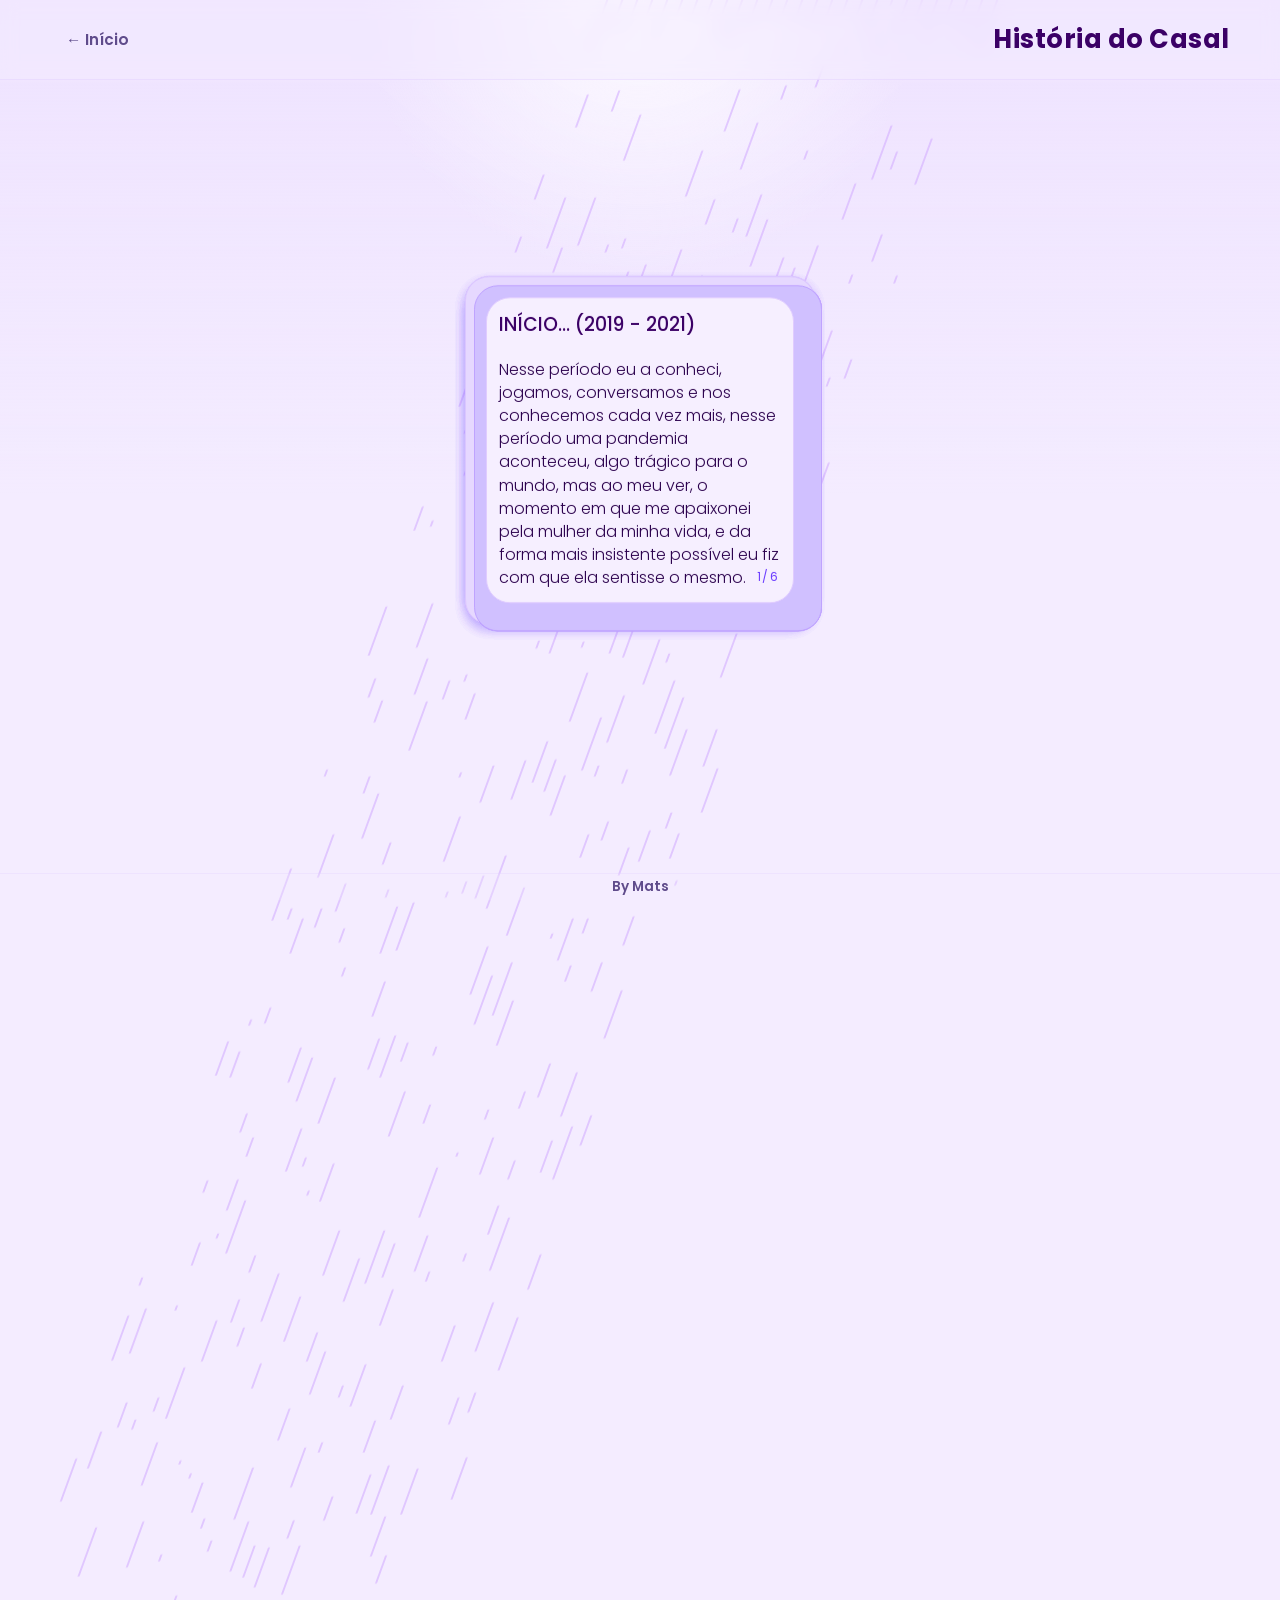
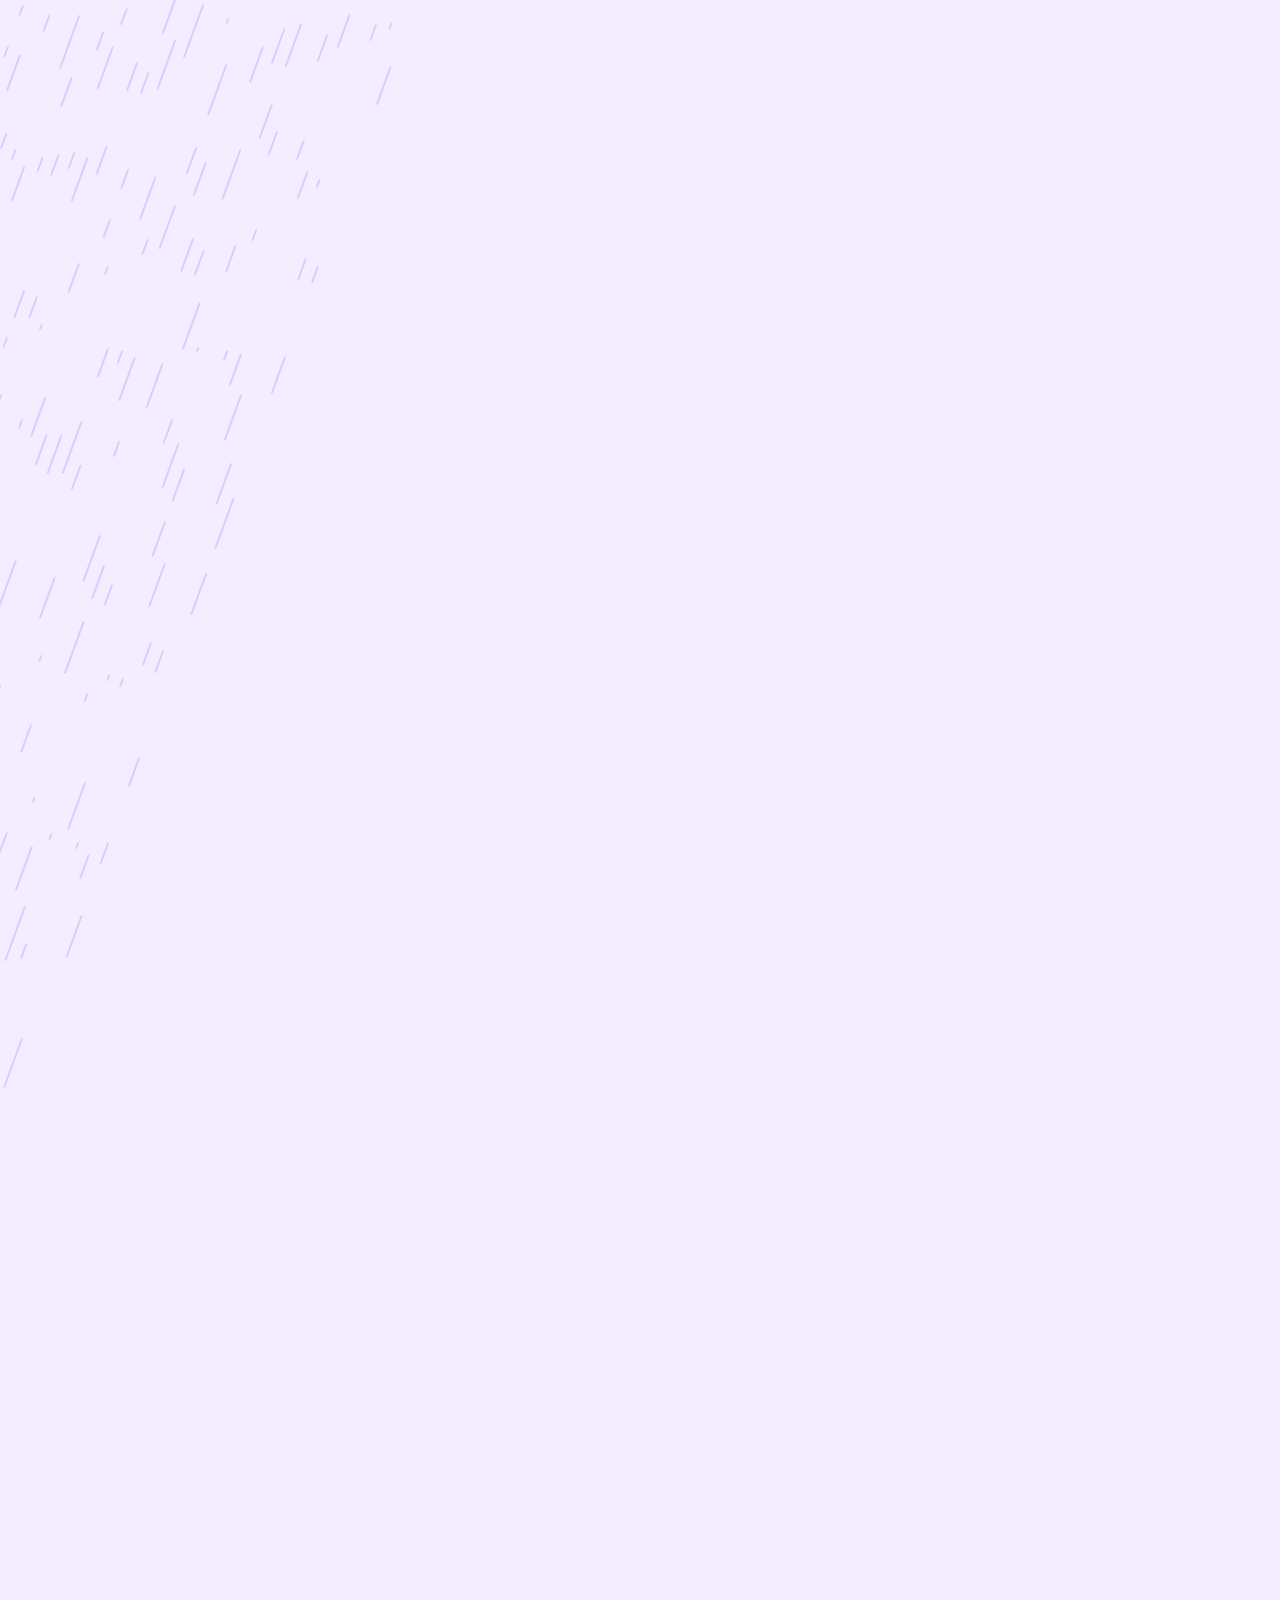
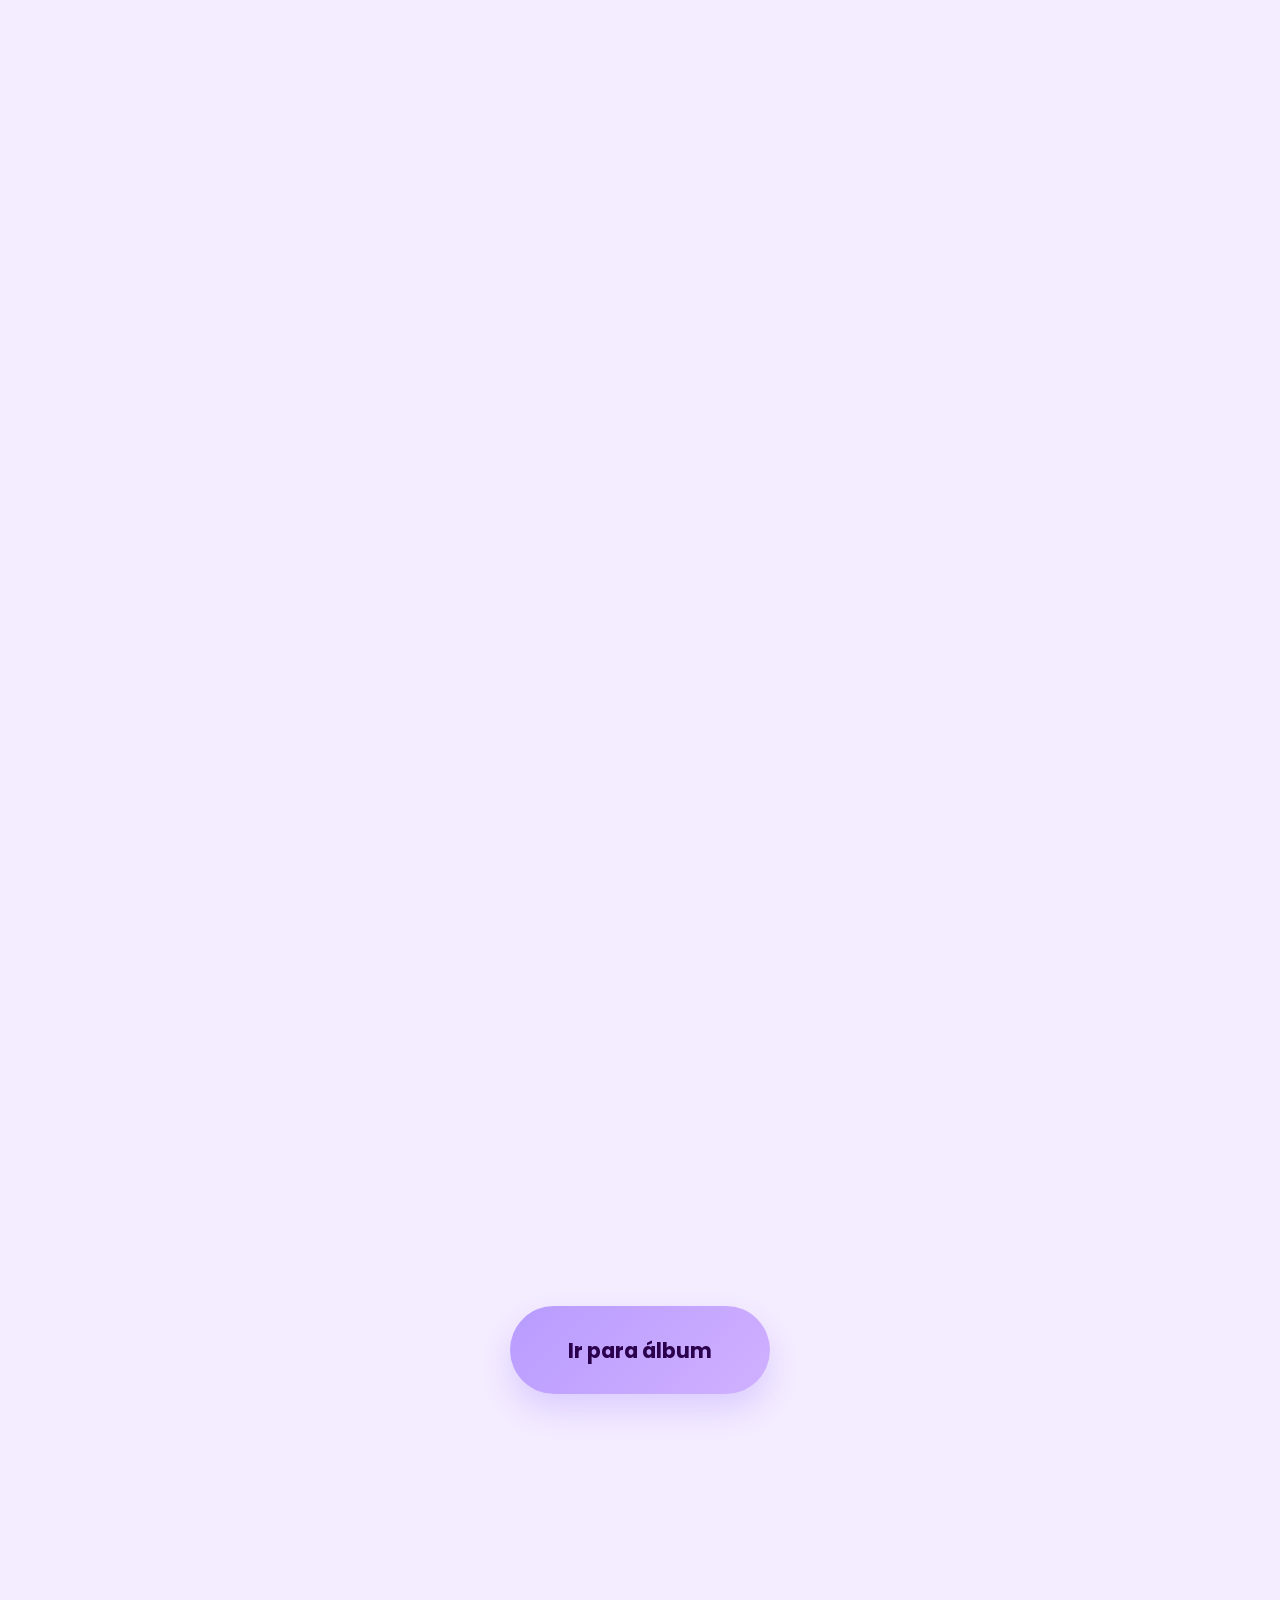
==== historia.html @ 7f83e8d0 "Add files via upload" ====
<!DOCTYPE html>
<html lang="pt-BR">
  <head>
    <meta charset="UTF-8" />
    <meta name="viewport" content="width=device-width, initial-scale=1.0" />
    <link rel="stylesheet" href="historia.css" />
    <link rel="stylesheet" href="album.css" />
  </head>
  <body>
      <header class="album-header">
         <div class="header-inner">
            <a href="tittle.html" class="header-back">← Início</a>
            <h1>História do Casal</h1>
         </div>
      </header>
      <div style="height:20vh;"></div>
<div class="stack-cards-container">
   <!-- SVG background -->
   <div class="s__rays">
      <a-rays data-angle="90" data-velocity="1" class="">
         <svg class="a__scene" width="395px" height="3118px">
            <g class="">
               <path stroke="#00F8F1" d="M 1,0 L 1,51 M 1,175 L 1,199 M 1,237 L 1,252 M 1,298 L 1,325 M 1,382 L 1,406 M 1,507 L 1,530 M 1,607 L 1,655 M 1,770 L 1,776 M 1,869 L 1,920 M 1,1042 L 1,1075 M 1,1278 L 1,1285 M 1,1316 L 1,1360 M 1,1459 L 1,1501 M 1,1606 L 1,1615 M 1,1647 L 1,1657 M 1,1685 L 1,1736 M 1,1889 L 1,1897 M 1,2105 L 1,2120 M 1,2266 L 1,2280 M 1,2420 L 1,2452 M 1,2645 L 1,2659 M 1,2705 L 1,2729 M 1,2940 L 1,2943 M 1,3112 L 1,3118 M 1,3118 L 1,3169 M 1,3293 L 1,3317 M 1,3355 L 1,3370 M 1,3416 L 1,3443 M 1,3500 L 1,3524 M 1,3625 L 1,3648 M 1,3725 L 1,3773 M 1,3888 L 1,3894 M 1,3987 L 1,4038 M 1,4160 L 1,4193 M 1,4396 L 1,4403 M 1,4434 L 1,4478 M 1,4577 L 1,4619 M 1,4724 L 1,4733 M 1,4765 L 1,4775 M 1,4803 L 1,4854 M 1,5007 L 1,5015 M 1,5223 L 1,5238 M 1,5384 L 1,5398 M 1,5538 L 1,5570 M 1,5763 L 1,5777 M 1,5823 L 1,5847 M 1,6058 L 1,6061 M 1,6230 L 1,6236 M 1, 3118 z" style="--duration: 85.67743941235354s;"></path>
               <path stroke="#FFBD1E" d="M 16,0 L 16,34 M 16,95 L 16,127 M 16,355 L 16,361 M 16,390 L 16,433 M 16,521 L 16,526 M 16,679 L 16,697 M 16,909 L 16,919 M 16,1020 L 16,1025 M 16,1052 L 16,1077 M 16,1309 L 16,1353 M 16,1432 L 16,1468 M 16,1655 L 16,1690 M 16,1783 L 16,1821 M 16,2015 L 16,2030 M 16,2109 L 16,2159 M 16,2298 L 16,2333 M 16,2410 L 16,2460 M 16,2624 L 16,2663 M 16,2821 L 16,2830 M 16,3050 L 16,3094 M 16,3118 L 16,3152 M 16,3213 L 16,3245 M 16,3473 L 16,3479 M 16,3508 L 16,3551 M 16,3639 L 16,3644 M 16,3797 L 16,3815 M 16,4027 L 16,4037 M 16,4138 L 16,4143 M 16,4170 L 16,4195 M 16,4427 L 16,4471 M 16,4550 L 16,4586 M 16,4773 L 16,4808 M 16,4901 L 16,4939 M 16,5133 L 16,5148 M 16,5227 L 16,5277 M 16,5416 L 16,5451 M 16,5528 L 16,5578 M 16,5742 L 16,5781 M 16,5939 L 16,5948 M 16,6168 L 16,6212 M 16, 3118 z" style="--duration: 64.34628364811667s;"></path>
               <path stroke="#FE848F" d="M 31,0 L 31,32 M 31,198 L 31,248 M 31,470 L 31,475 M 31,701 L 31,722 M 31,835 L 31,877 M 31,919 L 31,953 M 31,1008 L 31,1023 M 31,1181 L 31,1192 M 31,1403 L 31,1427 M 31,1615 L 31,1631 M 31,1734 L 31,1748 M 31,1893 L 31,1930 M 31,2075 L 31,2127 M 31,2226 L 31,2265 M 31,2451 L 31,2504 M 31,2671 L 31,2718 M 31,2753 L 31,2767 M 31,2952 L 31,2958 M 31,3118 L 31,3150 M 31,3316 L 31,3366 M 31,3588 L 31,3593 M 31,3819 L 31,3840 M 31,3953 L 31,3995 M 31,4037 L 31,4071 M 31,4126 L 31,4141 M 31,4299 L 31,4310 M 31,4521 L 31,4545 M 31,4733 L 31,4749 M 31,4852 L 31,4866 M 31,5011 L 31,5048 M 31,5193 L 31,5245 M 31,5344 L 31,5383 M 31,5569 L 31,5622 M 31,5789 L 31,5836 M 31,5871 L 31,5885 M 31,6070 L 31,6076 M 31, 3118 z" style="--duration: 58.30194629595387s;"></path>
               <path stroke="#FFBD1E" d="M 46,0 L 46,17 M 46,91 L 46,111 M 46,248 L 46,272 M 46,486 L 46,499 M 46,604 L 46,647 M 46,777 L 46,793 M 46,909 L 46,927 M 46,1114 L 46,1132 M 46,1243 L 46,1265 M 46,1306 L 46,1310 M 46,1420 L 46,1429 M 46,1528 L 46,1576 M 46,1750 L 46,1759 M 46,1887 L 46,1912 M 46,2003 L 46,2016 M 46,2132 L 46,2181 M 46,2211 L 46,2246 M 46,2335 L 46,2380 M 46,2464 L 46,2470 M 46,2517 L 46,2557 M 46,2620 L 46,2667 M 46,2833 L 46,2858 M 46,3024 L 46,3071 M 46,3118 L 46,3135 M 46,3209 L 46,3229 M 46,3366 L 46,3390 M 46,3604 L 46,3617 M 46,3722 L 46,3765 M 46,3895 L 46,3911 M 46,4027 L 46,4045 M 46,4232 L 46,4250 M 46,4361 L 46,4383 M 46,4424 L 46,4428 M 46,4538 L 46,4547 M 46,4646 L 46,4694 M 46,4868 L 46,4877 M 46,5005 L 46,5030 M 46,5121 L 46,5134 M 46,5250 L 46,5299 M 46,5329 L 46,5364 M 46,5453 L 46,5498 M 46,5582 L 46,5588 M 46,5635 L 46,5675 M 46,5738 L 46,5785 M 46,5951 L 46,5976 M 46,6142 L 46,6189 M 46, 3118 z" style="--duration: 32.70384304410897s;"></path>
               <path stroke="#00F8F1" d="M 61,0 L 61,42 M 61,198 L 61,245 M 61,453 L 61,476 M 61,659 L 61,694 M 61,794 L 61,838 M 61,884 L 61,911 M 61,1138 L 61,1156 M 61,1180 L 61,1210 M 61,1234 L 61,1238 M 61,1398 L 61,1411 M 61,1616 L 61,1668 M 61,1767 L 61,1801 M 61,1941 L 61,1979 M 61,2112 L 61,2140 M 61,2267 L 61,2315 M 61,2424 L 61,2451 M 61,2640 L 61,2648 M 61,2753 L 61,2774 M 61,2857 L 61,2897 M 61,3112 L 61,3118 M 61,3118 L 61,3160 M 61,3316 L 61,3363 M 61,3571 L 61,3594 M 61,3777 L 61,3812 M 61,3912 L 61,3956 M 61,4002 L 61,4029 M 61,4256 L 61,4274 M 61,4298 L 61,4328 M 61,4352 L 61,4356 M 61,4516 L 61,4529 M 61,4734 L 61,4786 M 61,4885 L 61,4919 M 61,5059 L 61,5097 M 61,5230 L 61,5258 M 61,5385 L 61,5433 M 61,5542 L 61,5569 M 61,5758 L 61,5766 M 61,5871 L 61,5892 M 61,5975 L 61,6015 M 61,6230 L 61,6236 M 61, 3118 z" style="--duration: 69.75498791039793s;"></path>
               <path stroke="#FFBD1E" d="M 76,0 L 76,15 M 76,115 L 76,160 M 76,291 L 76,321 M 76,384 L 76,411 M 76,436 L 76,484 M 76,702 L 76,750 M 76,929 L 76,942 M 76,1048 L 76,1082 M 76,1201 L 76,1253 M 76,1368 L 76,1418 M 76,1443 L 76,1485 M 76,1678 L 76,1706 M 76,1758 L 76,1771 M 76,1903 L 76,1908 M 76,2035 L 76,2048 M 76,2280 L 76,2284 M 76,2456 L 76,2486 M 76,2672 L 76,2695 M 76,2718 L 76,2732 M 76,2965 L 76,3016 M 76,3078 L 76,3104 M 76,3118 L 76,3133 M 76,3233 L 76,3278 M 76,3409 L 76,3439 M 76,3502 L 76,3529 M 76,3554 L 76,3602 M 76,3820 L 76,3868 M 76,4047 L 76,4060 M 76,4166 L 76,4200 M 76,4319 L 76,4371 M 76,4486 L 76,4536 M 76,4561 L 76,4603 M 76,4796 L 76,4824 M 76,4876 L 76,4889 M 76,5021 L 76,5026 M 76,5153 L 76,5166 M 76,5398 L 76,5402 M 76,5574 L 76,5604 M 76,5790 L 76,5813 M 76,5836 L 76,5850 M 76,6083 L 76,6134 M 76,6196 L 76,6222 M 76, 3118 z" style="--duration: 59.94659076158243s;"></path>
               <path stroke="#FFBD1E" d="M 91,0 L 91,17 M 91,245 L 91,252 M 91,356 L 91,375 M 91,398 L 91,415 M 91,501 L 91,526 M 91,681 L 91,699 M 91,843 L 91,864 M 91,968 L 91,976 M 91,1058 L 91,1101 M 91,1321 L 91,1361 M 91,1522 L 91,1567 M 91,1632 L 91,1650 M 91,1755 L 91,1775 M 91,1960 L 91,1988 M 91,2218 L 91,2270 M 91,2420 L 91,2463 M 91,2647 L 91,2689 M 91,2886 L 91,2889 M 91,3095 L 91,3118 M 91,3118 L 91,3135 M 91,3363 L 91,3370 M 91,3474 L 91,3493 M 91,3516 L 91,3533 M 91,3619 L 91,3644 M 91,3799 L 91,3817 M 91,3961 L 91,3982 M 91,4086 L 91,4094 M 91,4176 L 91,4219 M 91,4439 L 91,4479 M 91,4640 L 91,4685 M 91,4750 L 91,4768 M 91,4873 L 91,4893 M 91,5078 L 91,5106 M 91,5336 L 91,5388 M 91,5538 L 91,5581 M 91,5765 L 91,5807 M 91,6004 L 91,6007 M 91,6213 L 91,6236 M 91, 3118 z" style="--duration: 35.43426312704942s;"></path>
               <path stroke="#FE848F" d="M 106,0 L 106,15 M 106,239 L 106,248 M 106,473 L 106,483 M 106,675 L 106,681 M 106,890 L 106,897 M 106,1129 L 106,1171 M 106,1256 L 106,1272 M 106,1300 L 106,1322 M 106,1461 L 106,1464 M 106,1609 L 106,1624 M 106,1647 L 106,1689 M 106,1752 L 106,1768 M 106,1891 L 106,1917 M 106,1938 L 106,1947 M 106,2142 L 106,2163 M 106,2241 L 106,2284 M 106,2444 L 106,2472 M 106,2643 L 106,2679 M 106,2800 L 106,2836 M 106,2975 L 106,3026 M 106,3118 L 106,3133 M 106,3357 L 106,3366 M 106,3591 L 106,3601 M 106,3793 L 106,3799 M 106,4008 L 106,4015 M 106,4247 L 106,4289 M 106,4374 L 106,4390 M 106,4418 L 106,4440 M 106,4579 L 106,4582 M 106,4727 L 106,4742 M 106,4765 L 106,4807 M 106,4870 L 106,4886 M 106,5009 L 106,5035 M 106,5056 L 106,5065 M 106,5260 L 106,5281 M 106,5359 L 106,5402 M 106,5562 L 106,5590 M 106,5761 L 106,5797 M 106,5918 L 106,5954 M 106,6093 L 106,6144 M 106, 3118 z" style="--duration: 90.4581905002287s;"></path>
               <path stroke="#FE848F" d="M 121,0 L 121,38 M 121,272 L 121,316 M 121,424 L 121,428 M 121,453 L 121,462 M 121,605 L 121,611 M 121,694 L 121,719 M 121,907 L 121,953 M 121,1078 L 121,1123 M 121,1158 L 121,1166 M 121,1328 L 121,1346 M 121,1474 L 121,1478 M 121,1555 L 121,1561 M 121,1758 L 121,1801 M 121,1897 L 121,1917 M 121,1995 L 121,1999 M 121,2162 L 121,2197 M 121,2314 L 121,2351 M 121,2462 L 121,2488 M 121,2629 L 121,2640 M 121,2869 L 121,2920 M 121,3110 L 121,3118 M 121,3118 L 121,3156 M 121,3390 L 121,3434 M 121,3542 L 121,3546 M 121,3571 L 121,3580 M 121,3723 L 121,3729 M 121,3812 L 121,3837 M 121,4025 L 121,4071 M 121,4196 L 121,4241 M 121,4276 L 121,4284 M 121,4446 L 121,4464 M 121,4592 L 121,4596 M 121,4673 L 121,4679 M 121,4876 L 121,4919 M 121,5015 L 121,5035 M 121,5113 L 121,5117 M 121,5280 L 121,5315 M 121,5432 L 121,5469 M 121,5580 L 121,5606 M 121,5747 L 121,5758 M 121,5987 L 121,6038 M 121,6228 L 121,6236 M 121, 3118 z" style="--duration: 81.24239391030733s;"></path>
               <path stroke="#00F8F1" d="M 136,0 L 136,45 M 136,265 L 136,294 M 136,502 L 136,519 M 136,553 L 136,598 M 136,773 L 136,777 M 136,903 L 136,950 M 136,982 L 136,1016 M 136,1191 L 136,1195 M 136,1274 L 136,1321 M 136,1483 L 136,1512 M 136,1663 L 136,1690 M 136,1747 L 136,1774 M 136,1925 L 136,1929 M 136,2104 L 136,2116 M 136,2323 L 136,2341 M 136,2441 L 136,2465 M 136,2651 L 136,2672 M 136,2885 L 136,2902 M 136,3118 L 136,3163 M 136,3383 L 136,3412 M 136,3620 L 136,3637 M 136,3671 L 136,3716 M 136,3891 L 136,3895 M 136,4021 L 136,4068 M 136,4100 L 136,4134 M 136,4309 L 136,4313 M 136,4392 L 136,4439 M 136,4601 L 136,4630 M 136,4781 L 136,4808 M 136,4865 L 136,4892 M 136,5043 L 136,5047 M 136,5222 L 136,5234 M 136,5441 L 136,5459 M 136,5559 L 136,5583 M 136,5769 L 136,5790 M 136,6003 L 136,6020 M 136, 3118 z" style="--duration: 40.21312002421023s;"></path>
               <path stroke="#FFBD1E" d="M 151,0 L 151,31 M 151,151 L 151,196 M 151,336 L 151,358 M 151,490 L 151,510 M 151,584 L 151,592 M 151,817 L 151,861 M 151,1039 L 151,1069 M 151,1164 L 151,1201 M 151,1364 L 151,1388 M 151,1519 L 151,1528 M 151,1596 L 151,1633 M 151,1673 L 151,1693 M 151,1864 L 151,1892 M 151,2020 L 151,2028 M 151,2229 L 151,2268 M 151,2501 L 151,2509 M 151,2538 L 151,2542 M 151,2605 L 151,2647 M 151,2688 L 151,2697 M 151,2724 L 151,2753 M 151,2784 L 151,2791 M 151,2853 L 151,2874 M 151,2936 L 151,2983 M 151,3118 L 151,3149 M 151,3269 L 151,3314 M 151,3454 L 151,3476 M 151,3608 L 151,3628 M 151,3702 L 151,3710 M 151,3935 L 151,3979 M 151,4157 L 151,4187 M 151,4282 L 151,4319 M 151,4482 L 151,4506 M 151,4637 L 151,4646 M 151,4714 L 151,4751 M 151,4791 L 151,4811 M 151,4982 L 151,5010 M 151,5138 L 151,5146 M 151,5347 L 151,5386 M 151,5619 L 151,5627 M 151,5656 L 151,5660 M 151,5723 L 151,5765 M 151,5806 L 151,5815 M 151,5842 L 151,5871 M 151,5902 L 151,5909 M 151,5971 L 151,5992 M 151,6054 L 151,6101 M 151, 3118 z" style="--duration: 86.91430156951128s;"></path>
               <path stroke="#00F8F1" d="M 166,0 L 166,21 M 166,90 L 166,131 M 166,250 L 166,292 M 166,314 L 166,334 M 166,417 L 166,454 M 166,641 L 166,648 M 166,766 L 166,802 M 166,892 L 166,897 M 166,1036 L 166,1077 M 166,1297 L 166,1341 M 166,1541 L 166,1551 M 166,1640 L 166,1689 M 166,1770 L 166,1788 M 166,1820 L 166,1837 M 166,1998 L 166,2036 M 166,2188 L 166,2198 M 166,2409 L 166,2436 M 166,2536 L 166,2552 M 166,2666 L 166,2675 M 166,2841 L 166,2861 M 166,3095 L 166,3111 M 166,3118 L 166,3139 M 166,3208 L 166,3249 M 166,3368 L 166,3410 M 166,3432 L 166,3452 M 166,3535 L 166,3572 M 166,3759 L 166,3766 M 166,3884 L 166,3920 M 166,4010 L 166,4015 M 166,4154 L 166,4195 M 166,4415 L 166,4459 M 166,4659 L 166,4669 M 166,4758 L 166,4807 M 166,4888 L 166,4906 M 166,4938 L 166,4955 M 166,5116 L 166,5154 M 166,5306 L 166,5316 M 166,5527 L 166,5554 M 166,5654 L 166,5670 M 166,5784 L 166,5793 M 166,5959 L 166,5979 M 166,6213 L 166,6229 M 166, 3118 z" style="--duration: 37.266962090843556s;"></path>
               <path stroke="#FFBD1E" d="M 181,0 L 181,20 M 181,200 L 181,224 M 181,448 L 181,497 M 181,605 L 181,653 M 181,882 L 181,893 M 181,1043 L 181,1061 M 181,1231 L 181,1275 M 181,1468 L 181,1519 M 181,1605 L 181,1657 M 181,1867 L 181,1874 M 181,2035 L 181,2065 M 181,2296 L 181,2338 M 181,2424 L 181,2449 M 181,2548 L 181,2559 M 181,2584 L 181,2591 M 181,2737 L 181,2780 M 181,2981 L 181,3024 M 181,3078 L 181,3107 M 181,3118 L 181,3138 M 181,3318 L 181,3342 M 181,3566 L 181,3615 M 181,3723 L 181,3771 M 181,4000 L 181,4011 M 181,4161 L 181,4179 M 181,4349 L 181,4393 M 181,4586 L 181,4637 M 181,4723 L 181,4775 M 181,4985 L 181,4992 M 181,5153 L 181,5183 M 181,5414 L 181,5456 M 181,5542 L 181,5567 M 181,5666 L 181,5677 M 181,5702 L 181,5709 M 181,5855 L 181,5898 M 181,6099 L 181,6142 M 181,6196 L 181,6225 M 181, 3118 z" style="--duration: 78.36016548155018s;"></path>
               <path stroke="#00F8F1" d="M 196,0 L 196,22 M 196,123 L 196,169 M 196,276 L 196,312 M 196,410 L 196,447 M 196,600 L 196,628 M 196,761 L 196,799 M 196,876 L 196,898 M 196,1092 L 196,1136 M 196,1333 L 196,1361 M 196,1409 L 196,1440 M 196,1522 L 196,1571 M 196,1777 L 196,1819 M 196,2036 L 196,2073 M 196,2161 L 196,2210 M 196,2266 L 196,2272 M 196,2351 L 196,2398 M 196,2544 L 196,2566 M 196,2700 L 196,2734 M 196,2899 L 196,2921 M 196,3118 L 196,3140 M 196,3241 L 196,3287 M 196,3394 L 196,3430 M 196,3528 L 196,3565 M 196,3718 L 196,3746 M 196,3879 L 196,3917 M 196,3994 L 196,4016 M 196,4210 L 196,4254 M 196,4451 L 196,4479 M 196,4527 L 196,4558 M 196,4640 L 196,4689 M 196,4895 L 196,4937 M 196,5154 L 196,5191 M 196,5279 L 196,5328 M 196,5384 L 196,5390 M 196,5469 L 196,5516 M 196,5662 L 196,5684 M 196,5818 L 196,5852 M 196,6017 L 196,6039 M 196, 3118 z" style="--duration: 34.30285328018056s;"></path>
               <path stroke="#FE848F" d="M 211,0 L 211,25 M 211,86 L 211,99 M 211,219 L 211,232 M 211,422 L 211,462 M 211,642 L 211,647 M 211,742 L 211,782 M 211,856 L 211,908 M 211,1047 L 211,1055 M 211,1259 L 211,1301 M 211,1352 L 211,1394 M 211,1546 L 211,1577 M 211,1619 L 211,1623 M 211,1840 L 211,1854 M 211,1949 L 211,1977 M 211,2022 L 211,2073 M 211,2250 L 211,2286 M 211,2454 L 211,2493 M 211,2523 L 211,2568 M 211,2771 L 211,2811 M 211,2999 L 211,3015 M 211,3118 L 211,3143 M 211,3204 L 211,3217 M 211,3337 L 211,3350 M 211,3540 L 211,3580 M 211,3760 L 211,3765 M 211,3860 L 211,3900 M 211,3974 L 211,4026 M 211,4165 L 211,4173 M 211,4377 L 211,4419 M 211,4470 L 211,4512 M 211,4664 L 211,4695 M 211,4737 L 211,4741 M 211,4958 L 211,4972 M 211,5067 L 211,5095 M 211,5140 L 211,5191 M 211,5368 L 211,5404 M 211,5572 L 211,5611 M 211,5641 L 211,5686 M 211,5889 L 211,5929 M 211,6117 L 211,6133 M 211, 3118 z" style="--duration: 90.71941348280747s;"></path>
               <path stroke="#00F8F1" d="M 226,0 L 226,22 M 226,195 L 226,236 M 226,340 L 226,363 M 226,542 L 226,583 M 226,673 L 226,721 M 226,760 L 226,791 M 226,947 L 226,994 M 226,1105 L 226,1123 M 226,1231 L 226,1283 M 226,1448 L 226,1487 M 226,1548 L 226,1587 M 226,1665 L 226,1715 M 226,1748 L 226,1773 M 226,1806 L 226,1848 M 226,1951 L 226,1963 M 226,2066 L 226,2089 M 226,2286 L 226,2318 M 226,2531 L 226,2552 M 226,2672 L 226,2684 M 226,2897 L 226,2917 M 226,3018 L 226,3053 M 226,3118 L 226,3140 M 226,3313 L 226,3354 M 226,3458 L 226,3481 M 226,3660 L 226,3701 M 226,3791 L 226,3839 M 226,3878 L 226,3909 M 226,4065 L 226,4112 M 226,4223 L 226,4241 M 226,4349 L 226,4401 M 226,4566 L 226,4605 M 226,4666 L 226,4705 M 226,4783 L 226,4833 M 226,4866 L 226,4891 M 226,4924 L 226,4966 M 226,5069 L 226,5081 M 226,5184 L 226,5207 M 226,5404 L 226,5436 M 226,5649 L 226,5670 M 226,5790 L 226,5802 M 226,6015 L 226,6035 M 226,6136 L 226,6171 M 226, 3118 z" style="--duration: 44.65321461963814s;"></path>
               <path stroke="#FFBD1E" d="M 241,0 L 241,16 M 241,63 L 241,87 M 241,220 L 241,266 M 241,365 L 241,412 M 241,619 L 241,653 M 241,776 L 241,815 M 241,888 L 241,935 M 241,976 L 241,1024 M 241,1244 L 241,1277 M 241,1386 L 241,1397 M 241,1443 L 241,1452 M 241,1521 L 241,1538 M 241,1763 L 241,1795 M 241,1958 L 241,2000 M 241,2178 L 241,2218 M 241,2396 L 241,2432 M 241,2486 L 241,2497 M 241,2609 L 241,2636 M 241,2709 L 241,2761 M 241,2810 L 241,2821 M 241,2934 L 241,2941 M 241,3095 L 241,3118 M 241,3118 L 241,3134 M 241,3181 L 241,3205 M 241,3338 L 241,3384 M 241,3483 L 241,3530 M 241,3737 L 241,3771 M 241,3894 L 241,3933 M 241,4006 L 241,4053 M 241,4094 L 241,4142 M 241,4362 L 241,4395 M 241,4504 L 241,4515 M 241,4561 L 241,4570 M 241,4639 L 241,4656 M 241,4881 L 241,4913 M 241,5076 L 241,5118 M 241,5296 L 241,5336 M 241,5514 L 241,5550 M 241,5604 L 241,5615 M 241,5727 L 241,5754 M 241,5827 L 241,5879 M 241,5928 L 241,5939 M 241,6052 L 241,6059 M 241,6213 L 241,6236 M 241, 3118 z" style="--duration: 89.85999504126602s;"></path>
               <path stroke="#00F8F1" d="M 256,0 L 256,16 M 256,47 L 256,56 M 256,151 L 256,159 M 256,361 L 256,404 M 256,629 L 256,657 M 256,718 L 256,770 M 256,963 L 256,1015 M 256,1168 L 256,1217 M 256,1290 L 256,1325 M 256,1365 L 256,1406 M 256,1546 L 256,1594 M 256,1647 L 256,1682 M 256,1839 L 256,1871 M 256,2042 L 256,2056 M 256,2256 L 256,2261 M 256,2399 L 256,2421 M 256,2542 L 256,2577 M 256,2685 L 256,2737 M 256,2957 L 256,3004 M 256,3118 L 256,3134 M 256,3165 L 256,3174 M 256,3269 L 256,3277 M 256,3479 L 256,3522 M 256,3747 L 256,3775 M 256,3836 L 256,3888 M 256,4081 L 256,4133 M 256,4286 L 256,4335 M 256,4408 L 256,4443 M 256,4483 L 256,4524 M 256,4664 L 256,4712 M 256,4765 L 256,4800 M 256,4957 L 256,4989 M 256,5160 L 256,5174 M 256,5374 L 256,5379 M 256,5517 L 256,5539 M 256,5660 L 256,5695 M 256,5803 L 256,5855 M 256,6075 L 256,6122 M 256, 3118 z" style="--duration: 91.7803957812726s;"></path>
               <path stroke="#FE848F" d="M 271,0 L 271,33 M 271,258 L 271,280 M 271,490 L 271,505 M 271,696 L 271,742 M 271,766 L 271,776 M 271,1001 L 271,1045 M 271,1153 L 271,1156 M 271,1236 L 271,1271 M 271,1497 L 271,1520 M 271,1629 L 271,1663 M 271,1750 L 271,1799 M 271,1851 L 271,1875 M 271,1964 L 271,2007 M 271,2136 L 271,2181 M 271,2325 L 271,2352 M 271,2480 L 271,2523 M 271,2664 L 271,2685 M 271,2905 L 271,2953 M 271,3037 L 271,3062 M 271,3118 L 271,3151 M 271,3376 L 271,3398 M 271,3608 L 271,3623 M 271,3814 L 271,3860 M 271,3884 L 271,3894 M 271,4119 L 271,4163 M 271,4271 L 271,4274 M 271,4354 L 271,4389 M 271,4615 L 271,4638 M 271,4747 L 271,4781 M 271,4868 L 271,4917 M 271,4969 L 271,4993 M 271,5082 L 271,5125 M 271,5254 L 271,5299 M 271,5443 L 271,5470 M 271,5598 L 271,5641 M 271,5782 L 271,5803 M 271,6023 L 271,6071 M 271,6155 L 271,6180 M 271, 3118 z" style="--duration: 84.33655819588891s;"></path>
               <path stroke="#00F8F1" d="M 286,0 L 286,5 M 286,33 L 286,52 M 286,268 L 286,288 M 286,358 L 286,409 M 286,640 L 286,684 M 286,835 L 286,857 M 286,934 L 286,938 M 286,1110 L 286,1119 M 286,1272 L 286,1281 M 286,1421 L 286,1452 M 286,1624 L 286,1666 M 286,1705 L 286,1738 M 286,1903 L 286,1949 M 286,2166 L 286,2198 M 286,2222 L 286,2273 M 286,2433 L 286,2463 M 286,2685 L 286,2689 M 286,2806 L 286,2838 M 286,2881 L 286,2926 M 286,3074 L 286,3081 M 286,3118 L 286,3123 M 286,3151 L 286,3170 M 286,3386 L 286,3406 M 286,3476 L 286,3527 M 286,3758 L 286,3802 M 286,3953 L 286,3975 M 286,4052 L 286,4056 M 286,4228 L 286,4237 M 286,4390 L 286,4399 M 286,4539 L 286,4570 M 286,4742 L 286,4784 M 286,4823 L 286,4856 M 286,5021 L 286,5067 M 286,5284 L 286,5316 M 286,5340 L 286,5391 M 286,5551 L 286,5581 M 286,5803 L 286,5807 M 286,5924 L 286,5956 M 286,5999 L 286,6044 M 286,6192 L 286,6199 M 286, 3118 z" style="--duration: 71.14378987170866s;"></path>
               <path stroke="#00F8F1" d="M 301,0 L 301,33 M 301,246 L 301,293 M 301,389 L 301,399 M 301,571 L 301,584 M 301,654 L 301,662 M 301,770 L 301,783 M 301,822 L 301,840 M 301,919 L 301,960 M 301,1138 L 301,1174 M 301,1386 L 301,1419 M 301,1475 L 301,1513 M 301,1732 L 301,1755 M 301,1846 L 301,1871 M 301,1948 L 301,1951 M 301,2020 L 301,2043 M 301,2185 L 301,2205 M 301,2398 L 301,2402 M 301,2607 L 301,2640 M 301,2748 L 301,2755 M 301,2976 L 301,2989 M 301,3118 L 301,3151 M 301,3364 L 301,3411 M 301,3507 L 301,3517 M 301,3689 L 301,3702 M 301,3772 L 301,3780 M 301,3888 L 301,3901 M 301,3940 L 301,3958 M 301,4037 L 301,4078 M 301,4256 L 301,4292 M 301,4504 L 301,4537 M 301,4593 L 301,4631 M 301,4850 L 301,4873 M 301,4964 L 301,4989 M 301,5066 L 301,5069 M 301,5138 L 301,5161 M 301,5303 L 301,5323 M 301,5516 L 301,5520 M 301,5725 L 301,5758 M 301,5866 L 301,5873 M 301,6094 L 301,6107 M 301, 3118 z" style="--duration: 67.14383785359232s;"></path>
               <path stroke="#FE848F" d="M 316,0 L 316,16 M 316,184 L 316,219 M 316,436 L 316,451 M 316,522 L 316,540 M 316,681 L 316,733 M 316,919 L 316,933 M 316,966 L 316,981 M 316,1092 L 316,1108 M 316,1254 L 316,1261 M 316,1466 L 316,1514 M 316,1635 L 316,1661 M 316,1830 L 316,1840 M 316,2044 L 316,2087 M 316,2294 L 316,2301 M 316,2447 L 316,2490 M 316,2630 L 316,2681 M 316,2807 L 316,2833 M 316,3033 L 316,3081 M 316,3118 L 316,3134 M 316,3302 L 316,3337 M 316,3554 L 316,3569 M 316,3640 L 316,3658 M 316,3799 L 316,3851 M 316,4037 L 316,4051 M 316,4084 L 316,4099 M 316,4210 L 316,4226 M 316,4372 L 316,4379 M 316,4584 L 316,4632 M 316,4753 L 316,4779 M 316,4948 L 316,4958 M 316,5162 L 316,5205 M 316,5412 L 316,5419 M 316,5565 L 316,5608 M 316,5748 L 316,5799 M 316,5925 L 316,5951 M 316,6151 L 316,6199 M 316, 3118 z" style="--duration: 68.41091615448224s;"></path>
               <path stroke="#FFBD1E" d="M 331,0 L 331,34 M 331,126 L 331,179 M 331,324 L 331,342 M 331,524 L 331,569 M 331,698 L 331,748 M 331,848 L 331,875 M 331,1064 L 331,1097 M 331,1161 L 331,1179 M 331,1206 L 331,1234 M 331,1326 L 331,1361 M 331,1517 L 331,1556 M 331,1615 L 331,1647 M 331,1741 L 331,1759 M 331,1951 L 331,1960 M 331,2069 L 331,2101 M 331,2122 L 331,2156 M 331,2275 L 331,2280 M 331,2434 L 331,2439 M 331,2507 L 331,2560 M 331,2673 L 331,2677 M 331,2819 L 331,2863 M 331,3095 L 331,3118 M 331,3118 L 331,3152 M 331,3244 L 331,3297 M 331,3442 L 331,3460 M 331,3642 L 331,3687 M 331,3816 L 331,3866 M 331,3966 L 331,3993 M 331,4182 L 331,4215 M 331,4279 L 331,4297 M 331,4324 L 331,4352 M 331,4444 L 331,4479 M 331,4635 L 331,4674 M 331,4733 L 331,4765 M 331,4859 L 331,4877 M 331,5069 L 331,5078 M 331,5187 L 331,5219 M 331,5240 L 331,5274 M 331,5393 L 331,5398 M 331,5552 L 331,5557 M 331,5625 L 331,5678 M 331,5791 L 331,5795 M 331,5937 L 331,5981 M 331,6213 L 331,6236 M 331, 3118 z" style="--duration: 52.527704024244585s;"></path>
               <path stroke="#FE848F" d="M 346,0 L 346,21 M 346,152 L 346,169 M 346,275 L 346,283 M 346,331 L 346,369 M 346,497 L 346,537 M 346,730 L 346,775 M 346,831 L 346,861 M 346,963 L 346,991 M 346,1218 L 346,1270 M 346,1469 L 346,1514 M 346,1556 L 346,1583 M 346,1772 L 346,1798 M 346,1954 L 346,1985 M 346,2164 L 346,2206 M 346,2279 L 346,2286 M 346,2383 L 346,2429 M 346,2544 L 346,2558 M 346,2699 L 346,2719 M 346,2940 L 346,2966 M 346,3059 L 346,3098 M 346,3118 L 346,3139 M 346,3270 L 346,3287 M 346,3393 L 346,3401 M 346,3449 L 346,3487 M 346,3615 L 346,3655 M 346,3848 L 346,3893 M 346,3949 L 346,3979 M 346,4081 L 346,4109 M 346,4336 L 346,4388 M 346,4587 L 346,4632 M 346,4674 L 346,4701 M 346,4890 L 346,4916 M 346,5072 L 346,5103 M 346,5282 L 346,5324 M 346,5397 L 346,5404 M 346,5501 L 346,5547 M 346,5662 L 346,5676 M 346,5817 L 346,5837 M 346,6058 L 346,6084 M 346,6177 L 346,6216 M 346, 3118 z" style="--duration: 37.92177038843986s;"></path>
               <path stroke="#FFBD1E" d="M 361,0 L 361,31 M 361,235 L 361,261 M 361,378 L 361,386 M 361,564 L 361,610 M 361,634 L 361,677 M 361,813 L 361,828 M 361,884 L 361,887 M 361,917 L 361,945 M 361,1073 L 361,1116 M 361,1141 L 361,1172 M 361,1303 L 361,1351 M 361,1398 L 361,1424 M 361,1625 L 361,1640 M 361,1780 L 361,1787 M 361,1995 L 361,2040 M 361,2243 L 361,2265 M 361,2443 L 361,2448 M 361,2662 L 361,2676 M 361,2820 L 361,2864 M 361,3039 L 361,3064 M 361,3118 L 361,3149 M 361,3353 L 361,3379 M 361,3496 L 361,3504 M 361,3682 L 361,3728 M 361,3752 L 361,3795 M 361,3931 L 361,3946 M 361,4002 L 361,4005 M 361,4035 L 361,4063 M 361,4191 L 361,4234 M 361,4259 L 361,4290 M 361,4421 L 361,4469 M 361,4516 L 361,4542 M 361,4743 L 361,4758 M 361,4898 L 361,4905 M 361,5113 L 361,5158 M 361,5361 L 361,5383 M 361,5561 L 361,5566 M 361,5780 L 361,5794 M 361,5938 L 361,5982 M 361,6157 L 361,6182 M 361, 3118 z" style="--duration: 75.17782250693017s;"></path>
               <path stroke="#FE848F" d="M 376,0 L 376,41 M 376,139 L 376,184 M 376,360 L 376,378 M 376,510 L 376,561 M 376,730 L 376,766 M 376,834 L 376,858 M 376,991 L 376,1038 M 376,1127 L 376,1179 M 376,1393 L 376,1412 M 376,1623 L 376,1629 M 376,1859 L 376,1879 M 376,2064 L 376,2104 M 376,2251 L 376,2272 M 376,2455 L 376,2478 M 376,2639 L 376,2687 M 376,2902 L 376,2907 M 376,3012 L 376,3043 M 376,3118 L 376,3159 M 376,3257 L 376,3302 M 376,3478 L 376,3496 M 376,3628 L 376,3679 M 376,3848 L 376,3884 M 376,3952 L 376,3976 M 376,4109 L 376,4156 M 376,4245 L 376,4297 M 376,4511 L 376,4530 M 376,4741 L 376,4747 M 376,4977 L 376,4997 M 376,5182 L 376,5222 M 376,5369 L 376,5390 M 376,5573 L 376,5596 M 376,5757 L 376,5805 M 376,6020 L 376,6025 M 376,6130 L 376,6161 M 376, 3118 z" style="--duration: 35.98941725658244s;"></path>
               <path stroke="#00F8F1" d="M 391,0 L 391,51 M 391,276 L 391,283 M 391,463 L 391,510 M 391,589 L 391,619 M 391,769 L 391,812 M 391,881 L 391,885 M 391,1116 L 391,1145 M 391,1255 L 391,1289 M 391,1318 L 391,1370 M 391,1458 L 391,1499 M 391,1667 L 391,1704 M 391,1867 L 391,1882 M 391,1957 L 391,1993 M 391,2099 L 391,2148 M 391,2174 L 391,2214 M 391,2358 L 391,2386 M 391,2443 L 391,2463 M 391,2516 L 391,2557 M 391,2763 L 391,2806 M 391,2894 L 391,2897 M 391,3008 L 391,3028 M 391,3085 L 391,3100 M 391,3118 L 391,3169 M 391,3394 L 391,3401 M 391,3581 L 391,3628 M 391,3707 L 391,3737 M 391,3887 L 391,3930 M 391,3999 L 391,4003 M 391,4234 L 391,4263 M 391,4373 L 391,4407 M 391,4436 L 391,4488 M 391,4576 L 391,4617 M 391,4785 L 391,4822 M 391,4985 L 391,5000 M 391,5075 L 391,5111 M 391,5217 L 391,5266 M 391,5292 L 391,5332 M 391,5476 L 391,5504 M 391,5561 L 391,5581 M 391,5634 L 391,5675 M 391,5881 L 391,5924 M 391,6012 L 391,6015 M 391,6126 L 391,6146 M 391,6203 L 391,6218 M 391, 3118 z" style="--duration: 90.48965946889479s;"></path>
            </g>
         </svg>
      </a-rays>
   </div>
   <div class="stack-cards">
      <div class="stack-cards__item">
         <div class="inner">
            <h3>MEU AMOR</h3>
            <p>Para finalizar uma promessa de amor, prometo tirar dos seus ombros todo peso que puder dividir comigo, nunca vou conseguir arrancar todas suas dores, mas posso tentar lhe proteger de seus medos, carregar os fardos, e escutar seus problemas mais terríveis ou até mesmo os mais bobos.</p>
            <div class="counter">6/6</div>
         </div>
         <div class="shadow"></div>
      </div>
      <div class="stack-cards__item">
         <div class="inner">
            <h3>NOSSO FUTURO</h3>
            <p>Espero momentos de pura alegria, mesmo sabendo que é impossível só viver só na felicidade sem o uso de entorpecentes, desejo 3 filhos, uma bela casa com uma cozinha incrível, para que possamos fazer todo tipo de doces e salgados para que eles comam e sorriam felizes juntos a nós.</p>
            <div class="counter">5/6</div>
         </div>
         <div class="shadow"></div>
      </div>
      <div class="stack-cards__item">
         <div class="inner">
            <h3>DE HOJE PARA SEMPRE...</h3>
            <p>Nos dias de hoje, e para os próximos desejo todo o amor do mundo para nós, pode-se dizer que sou seu, seu amigo, namorado e futuro marido, lhe entrego meu coração e meus dias, dias de alegria e tristeza. Penso em você como um ser perfeito mesmo que conheça todos os seus defeitos.</p>
            <div class="counter">4/6</div>
         </div>
         <div class="shadow"></div>
      </div>
      <div class="stack-cards__item">
         <div class="inner">
            <h3>ATUALMENTE (2023 - 2026)</h3>
            <p>Ao voltar ficamos mais unidos, evoluímos, a ideia de viver ao seu lado é agora uma certeza, a única incerteza para mim é como podemos viver na sombra do mesmo teto, agora minha namorada estuda ainda mais e eu estou trabalhando, nossa união em cartório é apenas uma questão de tempo.</p>
            <div class="counter">3/6</div>
         </div>
         <div class="shadow"></div>
      </div>
      <div class="stack-cards__item">
         <div class="inner">
            <h3>NAMORO (2021 - 2023)</h3>
            <p> Começamos o namoro, finalmente pude vê-la, ver aquela linda menina de amarelo, que chorava e sorria ao me ver, de um jeito que ninguém fizera antes. Nesse tempo tivemos altos e baixos, mas nada mudou o amor que ambos sentiam... terminamos... e voltamos ainda mais unidos e com uma nova visão do time que somos.</p>
            <div class="counter">2/6</div>
         </div>
         <div class="shadow"></div>
      </div>
      <div class="stack-cards__item">
         <div class="inner">
            <h3>INÍCIO... (2019 - 2021)</h3>
            <p> Nesse período eu a conheci, jogamos, conversamos e nos conhecemos cada vez mais, nesse período uma pandemia aconteceu, algo trágico para o mundo, mas ao meu ver, o momento em que me apaixonei pela mulher da minha vida, e da forma mais insistente possível eu fiz com que ela sentisse o mesmo.</p>
            <div class="counter">1/6</div>
         </div>
         <div class="shadow"></div>
      </div>
   </div>
</div>
<div style="height:30vh;"></div>
<div class="next-screen">
  <a href="album.html" class="next-button">Ir para álbum</a>
</div>
</div>
   <script src="historia.js"></script>
   <footer class="site-footer">
      <div class="footer-inner">
         <span>By Mats</span>
      </div>
   </footer>
    </body>
</html>
---- historia.css ----
@import url('https://fonts.googleapis.com/css2?family=Poppins:ital,wght@0,100;0,200;0,300;0,400;0,500;0,600;0,700;0,800;0,900;1,100;1,200;1,300;1,400;1,500;1,600;1,700;1,800;1,900&display=swap');

:root {
  --font-size-h-sm: 1.3rem;
  --card-width: calc( var(--font-size-h-sm) * 10 );
  --gap-x: 12px;
  --gap-y: 18px;
  --step: 1;
}

html, body {
  font-family: 'Poppins', sans-serif;
  margin: 0;
  padding: 0;
}

body {
  height: 100%;
  background: #f4ecff;
}

.stack-cards-container {
  position: relative;
  height: 930vh;
}
@media(max-width: 576px) {
  .stack-cards-container {
    position: relative;
    height: 700vh;
  }
}

.next-screen {
  position: relative;
  z-index: 50;
  display: flex;
  align-items: center;
  justify-content: center;
  min-height: 100vh;
  padding: 40px 16px;
}

.next-button {
  display: inline-flex;
  align-items: center;
  justify-content: center;
  padding: 1.8rem 3.6rem;
  border-radius: 999px;
  background: linear-gradient(135deg, #b89cff, #d0b0ff);
  color: #2b004d;
  text-decoration: none;
  font-weight: 700;
  font-size: 1.3rem;
  box-shadow: 0 16px 30px rgba(118, 74, 255, 0.18);
  transition: transform 0.25s ease, box-shadow 0.25s ease, background 0.25s ease;
  pointer-events: auto;
  cursor: pointer;
}

.next-button:hover {
  transform: translateY(-2px);
  background: linear-gradient(135deg, #c8a6ff, #e1c6ff);
  box-shadow: 0 20px 32px rgba(118, 74, 255, 0.24);
}

.s__rays {
  position: fixed;
  top: 0;
  left: 0;
  right: 0;
  margin-left: auto;
  margin-right: auto;
  height: 100%;
  width: 100%;
  max-width: 480px;
  pointer-events: none;
}

a-rays {
    position: absolute;
    display: block;
    width: 100%;
    height: 100%;
    opacity: 1;
    pointer-events: none;
    transform: skew(-20deg);
    transition: opacity .7s linear;
    will-change: opacity;
}

a-rays .a__scene {
    position: absolute;
    top: 0;
    left: 50%;
    z-index: 1;
    overflow: hidden;
    pointer-events: none;
    transform: translate3d(-50%,0,0);
}
a-rays .a__scene path {
  stroke-linecap: round;
  stroke-width: 1.3px;
  animation: a-rays-move 25s linear infinite;
  will-change: transform;
  stroke: #d6b3ff !important;
}
.stack-cards {
  position: -webkit-sticky;
  position: sticky;
  top: 50%;
  transform: translateY(-50%);
  height: 0; 
  width: 100%;
}

.stack-cards__item {
  /* flexible card sizing so text always stays inside */
  padding: 20px;
  background: #e6d8ff; /* pastel lavender */
  box-shadow: 0 6px 12px rgba(118, 74, 255, 0.12);
  position: absolute;
  top: 50%; /* Center vertically */
  left: 50%;
  width: min(350px, 92vw);
  min-height: 180px;
  height: auto;
  border: 1px solid #dbc6ff;
  border-radius: 1.5rem;
  transform: translate(-50%, -50%);
  transition: transform 1.3s cubic-bezier(0.9, -0.2, 0.1, 1.2),
              opacity 1.3s cubic-bezier(1, 0, 0, 1) 0s;
  will-change: opacity, transform;
  color: #2b004d;
}

/* Mobile adjustments */
@media (max-width: 768px) {
  .stack-cards-container { height: 400vh; }
  .s__rays { max-width: 100%; width: 100%; }
  .stack-cards__item { width: min(320px, 92vw); padding: 16px; }
  .inner { padding: 12px; }
}

@media (max-width: 420px) {
  .stack-cards-container { height: 320vh; }
  .stack-cards__item { height: auto; min-height: 180px; padding: 12px; }
  .s__rays { display: none; }
}

.inner {
  position: relative;
  z-index: 2;
  padding: 12px;
  width: 100%;
  height: auto;
  background-color: #f6efff; /* lighter lilac */
  border: 1px solid #e0ccff;
  border-radius: 1.5rem;
}

.stack-cards__item .inner p {
  margin: 0.6rem 0 0;
  overflow-wrap: break-word;
  hyphens: auto;
  line-height: 1.45;
}

.stack-cards__item h3 {
  color: #3b0066;
  font-weight: 500;
  margin-top: 0;
}

.stack-cards__item p {
  font-weight: 300;
}

.stack-cards__item .counter {
  position: absolute;
  right: 0;
  bottom: 0;
  display: flex;
  align-items: center;
  justify-content: center;
  width: 50px;
  height: 50px;
  color: #6b3cff;
  font-size: 12px;
  letter-spacing: .1em;
  text-align: center;
}

.shadow {
  position: absolute;
  top: .5rem;
  left: .5rem;
  z-index: 1;
  width: 100%;
  height: 100%;
  background-color: #d0c0ff;
  border: 1px solid #bfa3ff;
  border-radius: 1.5rem;
}

.stack-cards__item.slide-up {
  transform: translate(-50%, -260%); /* Move up out of view */
}

.flex {
  display: flex;
  font-size: 1.5rem;
}

.flex-center {
  justify-content: center;
  align-items: center;
}

@keyframes a-rays-move {
  0% {
      transform: translateZ(0);
  }
  100% {
      transform: translate3d(0,-100%,0);
  }
}





/* testing, you can uncomment  */

/* .stack-cards__item:nth-child(1) {
    top: calc(var(--gap-y) * (1 - var(--step)));
    left: calc(var(--gap-x) * (48 - var(--step)));
    z-index: 3;
}
.stack-cards__item:nth-child(2) {
    top: calc(var(--gap-y) * (2 - var(--step)));
    left: calc(var(--gap-x) * (49 - var(--step)));
    z-index: 3;
}
.stack-cards__item:nth-child(3) {
    top: calc(var(--gap-y) * (3 - var(--step)));
    left: calc(var(--gap-x) * (50 - var(--step)));
    z-index: 3;
}

.stack-cards__item:nth-child(4) {
    top: calc(var(--gap-y) * (4 - var(--step)));
    left: calc(var(--gap-x) * (51 - var(--step)));
    z-index: 3;
}

.stack-cards__item:nth-child(5) {
    top: calc(var(--gap-y) * (5 - var(--step)));
    left: calc(var(--gap-x) * (52 - var(--step)));
    z-index: 3;
}

.stack-cards__item:nth-child(6) {
    top: calc(var(--gap-y) * (6 - var(--step)));
    left: calc(var(--gap-x) * (53 - var(--step)));
    z-index: 3;
} */
---- album.css ----
@import url('https://fonts.googleapis.com/css2?family=Poppins:ital,wght@0,100;0,200;0,300;0,400;0,500;0,600;0,700;0,800;0,900;1,100;1,200;1,300;1,400;1,500;1,600;1,700;1,800;1,900&display=swap');

:root {
  --font-size-h-sm: 1.3rem;
  --card-width: 350px;
  --gap-x: 16px;
  --gap-y: 22px;
}

*, *::before, *::after {
  box-sizing: border-box;
}

html, body {
  margin: 0;
  padding: 0;
  min-height: 100%;
  font-family: 'Poppins', sans-serif;
}

body {
  background: #f4ecff;
  color: #2b004d;
}

body::before {
  content: '';
  position: fixed;
  inset: 0;
  background: radial-gradient(circle at top center, rgba(255, 255, 255, 0.88), transparent 25%),
              linear-gradient(180deg, rgba(235, 221, 255, 0.6) 0%, rgba(255, 255, 255, 0) 55%);
  pointer-events: none;
  z-index: -1;
}

.album-header {
  padding: 20px;
  border-bottom: 1px solid rgba(184, 156, 255, 0.15);
  background: rgba(244, 236, 255, 0.5);
  backdrop-filter: blur(8px);
  position: sticky;
  top: 0;
  z-index: 100;
}

.header-inner {
  display: flex;
  align-items: center;
  justify-content: space-between;
  max-width: 1180px;
  margin: 0 auto;
}

.album-header h1 {
  margin: 0;
  font-size: 1.6rem;
  font-weight: 700;
  letter-spacing: 0.02em;
  color: #3b0066;
}

.header-back {
  padding: 0.5rem 1rem;
  color: #5f4b8b;
  text-decoration: none;
  font-weight: 600;
  font-size: 0.95rem;
  transition: color 0.25s ease;
}

.header-back:hover {
  color: #3b0066;
}

/* Hide header content on pages that want an empty header (e.g. tittle.html) */
body.no-header-text .album-header .header-back,
body.no-header-text .album-header h1 {
  visibility: hidden;
  pointer-events: none;
}

/* Footer styles used by all pages */
.site-footer {
  padding: 6px 12px;
  display: block;
  color: #5f4b8b;
  font-weight: 600;
  font-size: 0.85rem;
  background: rgba(244, 236, 255, 0.28);
  border-top: 1px solid rgba(184, 156, 255, 0.12);
  position: fixed;
  bottom: 0;
  left: 0;
  right: 0;
  z-index: 50;
  width: 100%;
}

.site-footer .footer-inner {
  max-width: 1180px;
  margin: 0 auto;
  display: flex;
  flex-direction: column;
  gap: 2px;
  align-items: center;
  justify-content: center;
  text-align: center;
}

.site-footer span {
  display: inline-block;
  line-height: 1;
  vertical-align: middle;
}

.site-footer .album-note {
  color: #3b0066;
  font-weight: 700;
  margin: 0;
  background: rgba(59, 0, 102, 0.06);
  padding: 6px 10px;
  border-radius: 999px;
  font-size: 0.9rem;
}

@media (max-width: 480px) {
  .site-footer { padding: 8px 10px; }
  .site-footer .footer-inner { gap: 2px; }
}

.gallery-section {
  padding: 24px 20px 80px;
}

.gallery-description {
  padding: 24px 20px 20px;
  max-width: 1180px;
  margin: 0 auto;
  text-align: center;
  color: #5f4b8b;
  font-size: 1rem;
  line-height: 1.6;
  font-weight: 500;
}

.gallery-grid {
  display: grid;
  grid-template-columns: repeat(auto-fit, minmax(240px, 1fr));
  gap: 20px;
  max-width: 1180px;
  margin: 0 auto;
}

.photo-card {
  position: relative;
  display: block;
  background: #e6d8ff;
  border: none;
  border-radius: 1.5rem;
  overflow: hidden;
  box-shadow: 0 10px 26px rgba(118, 74, 255, 0.14);
  transition: transform 0.25s ease, box-shadow 0.25s ease;
  cursor: pointer;
}

.photo-card:hover {
  transform: translateY(-6px);
  box-shadow: 0 18px 40px rgba(118, 74, 255, 0.2);
}

.photo-card img {
  width: 100%;
  aspect-ratio: 4 / 3;
  height: auto;
  object-fit: cover;
  object-position: center center;
  display: block;
  border-radius: 0;
}

.lightbox {
  position: fixed;
  inset: 0;
  background: radial-gradient(circle at center, rgba(244, 236, 255, 0.95), rgba(235, 221, 255, 0.94));
  display: none;
  align-items: center;
  justify-content: center;
  padding: 24px;
  z-index: 999;
}

.lightbox.open {
  display: flex;
}

.photo-card:active {
  background: #e9ddff;
}

.lightbox-content {
  width: min(100%, 960px);
  display: flex;
  flex-direction: column;
  align-items: center;
  gap: 14px;
}

.lightbox img {
  width: 100%;
  max-height: 80vh;
  object-fit: contain;
  border-radius: 24px;
  border: 1px solid rgba(255, 255, 255, 0.18);
  box-shadow: 0 22px 54px rgba(0, 0, 0, 0.35);
}

.lightbox p {
  margin: 0;
  color: #f5ecff;
  text-align: center;
  font-size: 1rem;
}

.lightbox-close {
  position: absolute;
  top: 18px;
  right: 18px;
  width: 48px;
  height: 48px;
  border: none;
  border-radius: 50%;
  background: rgba(255, 255, 255, 0.2);
  color: #fff;
  font-size: 2rem;
  cursor: pointer;
  transition: background 0.2s ease;
}

.lightbox-close:hover {
  background: rgba(255, 255, 255, 0.35);
}

@media (max-width: 640px) {
  .album-header {
    padding-top: 28px;
  }

  .photo-card img {
    height: 220px;
  }

  .photo-caption {
    padding: 14px;
  }
}
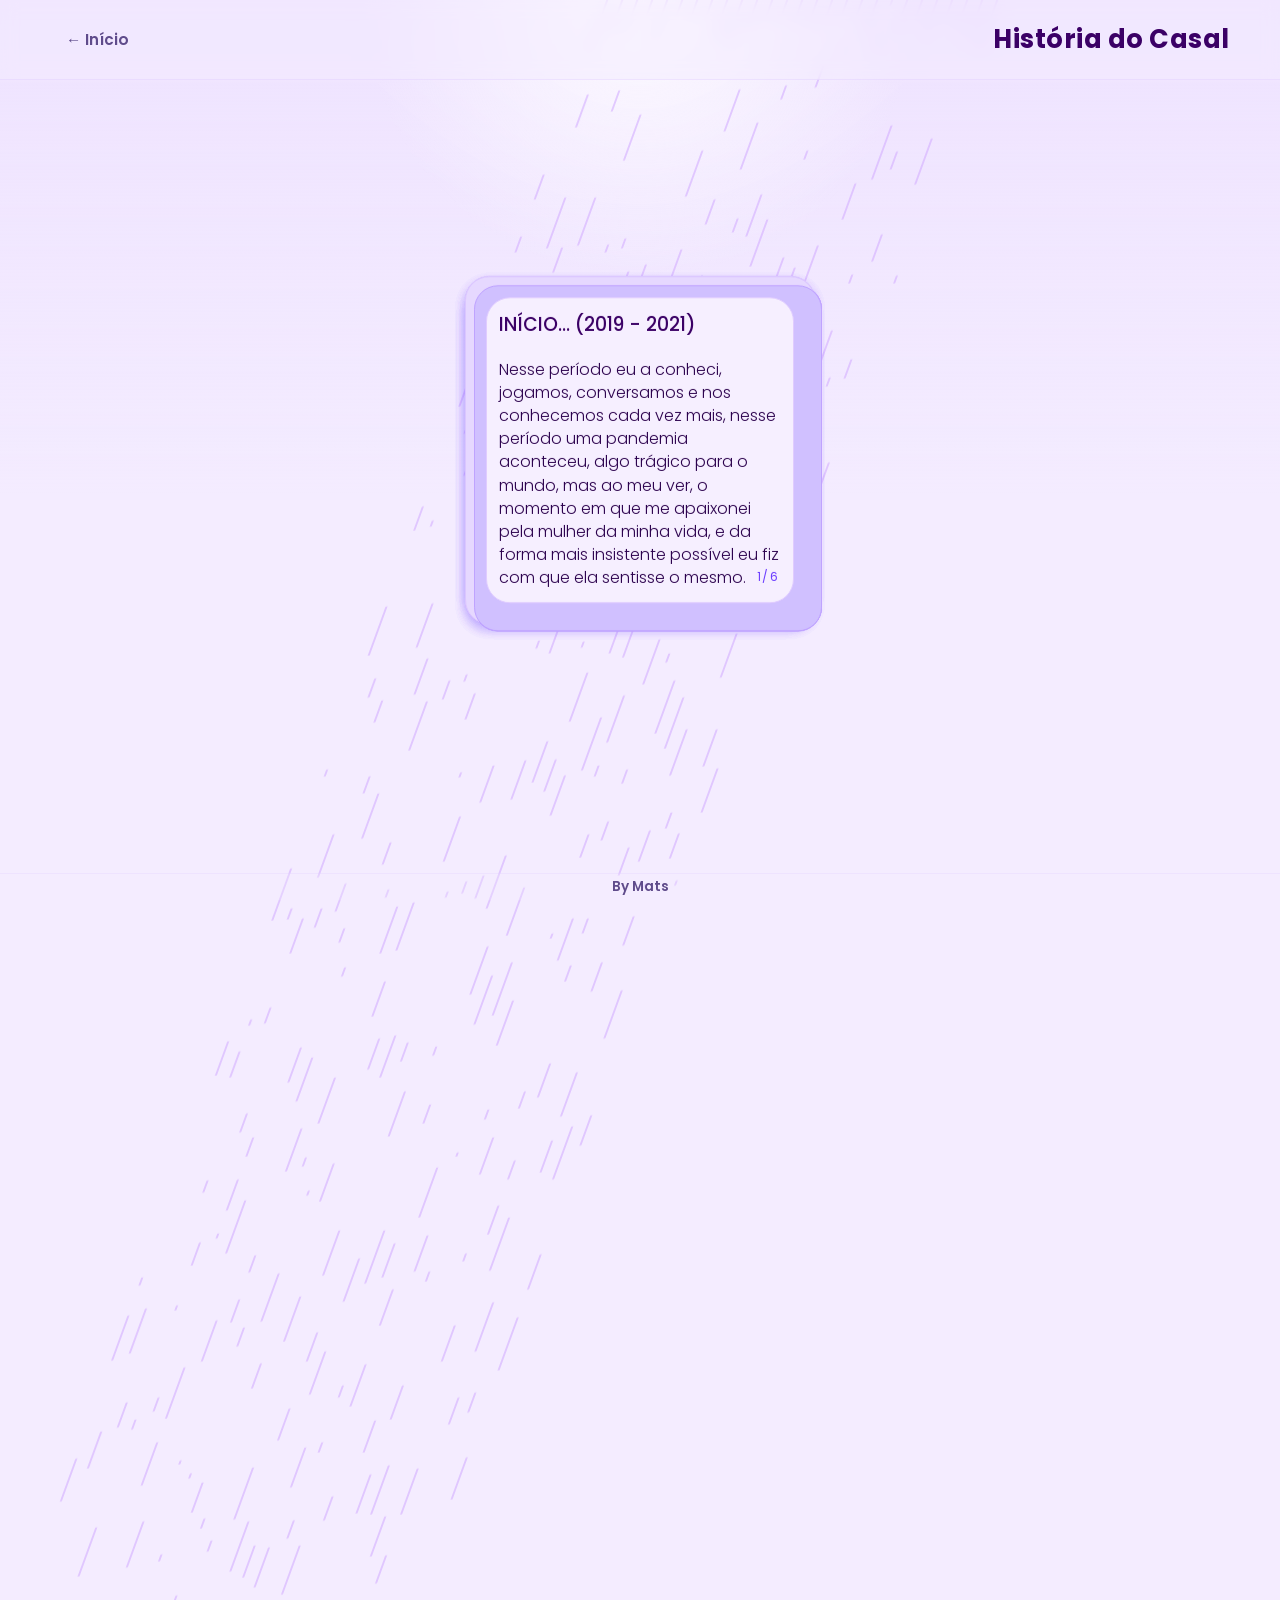
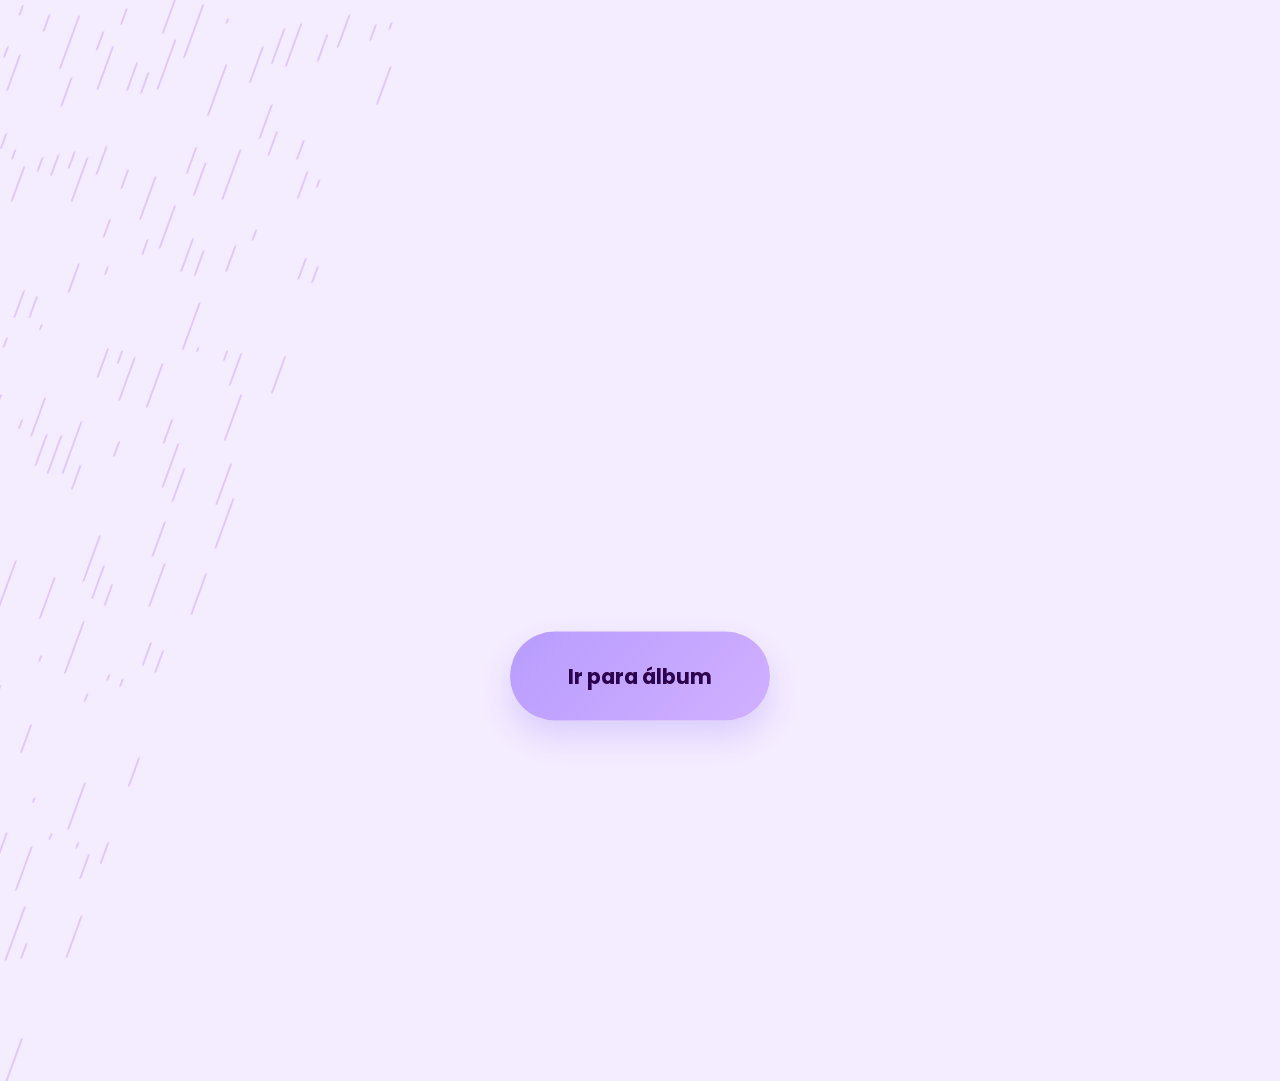
==== commit c3df7181: "Add files via upload" ====
--- a/historia.html
+++ b/historia.html
@@ -102,10 +102,9 @@
       </div>
    </div>
 </div>
-<div style="height:30vh;"></div>
+<div style="height:4vh;"></div>
 <div class="next-screen">
   <a href="album.html" class="next-button">Ir para álbum</a>
-</div>
 </div>
    <script src="historia.js"></script>
    <footer class="site-footer">
--- a/historia.css
+++ b/historia.css
@@ -12,32 +12,45 @@
   font-family: 'Poppins', sans-serif;
   margin: 0;
   padding: 0;
+  touch-action: pan-y;
+  overscroll-behavior-y: contain;
+  -webkit-overflow-scrolling: touch;
 }
 
 body {
-  height: 100%;
+  min-height: 100vh;
   background: #f4ecff;
 }
 
 .stack-cards-container {
   position: relative;
-  height: 930vh;
+  height: 220vh;
+  touch-action: pan-y;
+}
+@media(max-width: 768px) {
+  .stack-cards-container {
+    position: relative;
+    height: 180vh;
+  }
 }
 @media(max-width: 576px) {
   .stack-cards-container {
     position: relative;
-    height: 700vh;
+    height: 150vh;
   }
 }
 
 .next-screen {
-  position: relative;
-  z-index: 50;
+  position: sticky;
+  top: 50%;
+  transform: translateY(-50%);
+  z-index: 100;
   display: flex;
   align-items: center;
   justify-content: center;
-  min-height: 100vh;
-  padding: 40px 16px;
+  min-height: 45vh;
+  padding: 20px 16px;
+  pointer-events: auto;
 }
 
 .next-button {
@@ -126,24 +139,27 @@
   height: auto;
   border: 1px solid #dbc6ff;
   border-radius: 1.5rem;
-  transform: translate(-50%, -50%);
-  transition: transform 1.3s cubic-bezier(0.9, -0.2, 0.1, 1.2),
-              opacity 1.3s cubic-bezier(1, 0, 0, 1) 0s;
-  will-change: opacity, transform;
+  transform: translate3d(-50%, -50%, 0);
+  transition: transform 0.75s cubic-bezier(0.22, 1, 0.36, 1),
+              opacity 0.6s ease;
+  will-change: transform, opacity;
+  backface-visibility: hidden;
   color: #2b004d;
 }
 
 /* Mobile adjustments */
 @media (max-width: 768px) {
-  .stack-cards-container { height: 400vh; }
+  .stack-cards-container { height: 240vh; }
   .s__rays { max-width: 100%; width: 100%; }
   .stack-cards__item { width: min(320px, 92vw); padding: 16px; }
+  .stack-cards__item.slide-up { transform: translate3d(-50%, -220%, 0); }
   .inner { padding: 12px; }
 }
 
 @media (max-width: 420px) {
-  .stack-cards-container { height: 320vh; }
+  .stack-cards-container { height: 200vh; }
   .stack-cards__item { height: auto; min-height: 180px; padding: 12px; }
+  .stack-cards__item.slide-up { transform: translate3d(-50%, -200%, 0); }
   .s__rays { display: none; }
 }
 
@@ -203,7 +219,7 @@
 }
 
 .stack-cards__item.slide-up {
-  transform: translate(-50%, -260%); /* Move up out of view */
+  transform: translate3d(-50%, -260%, 0); /* Move up out of view */
 }
 
 .flex {
